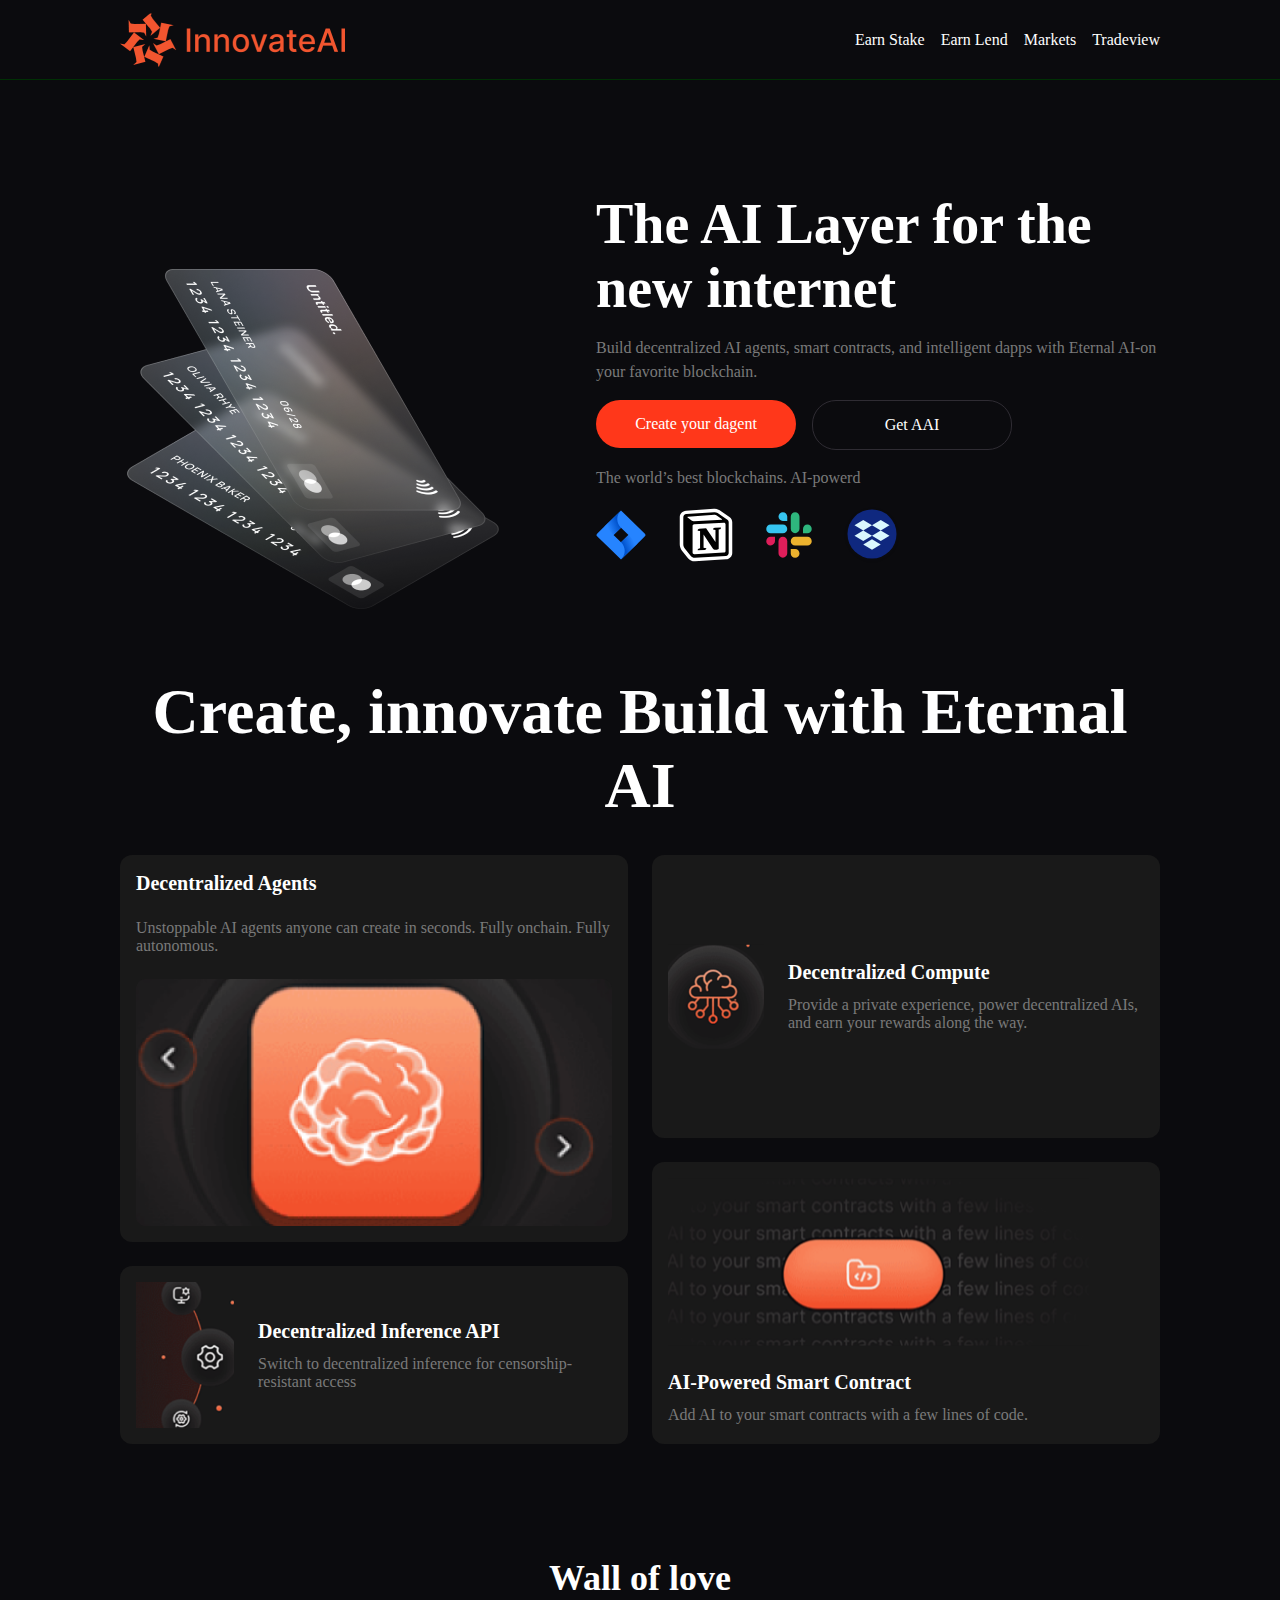
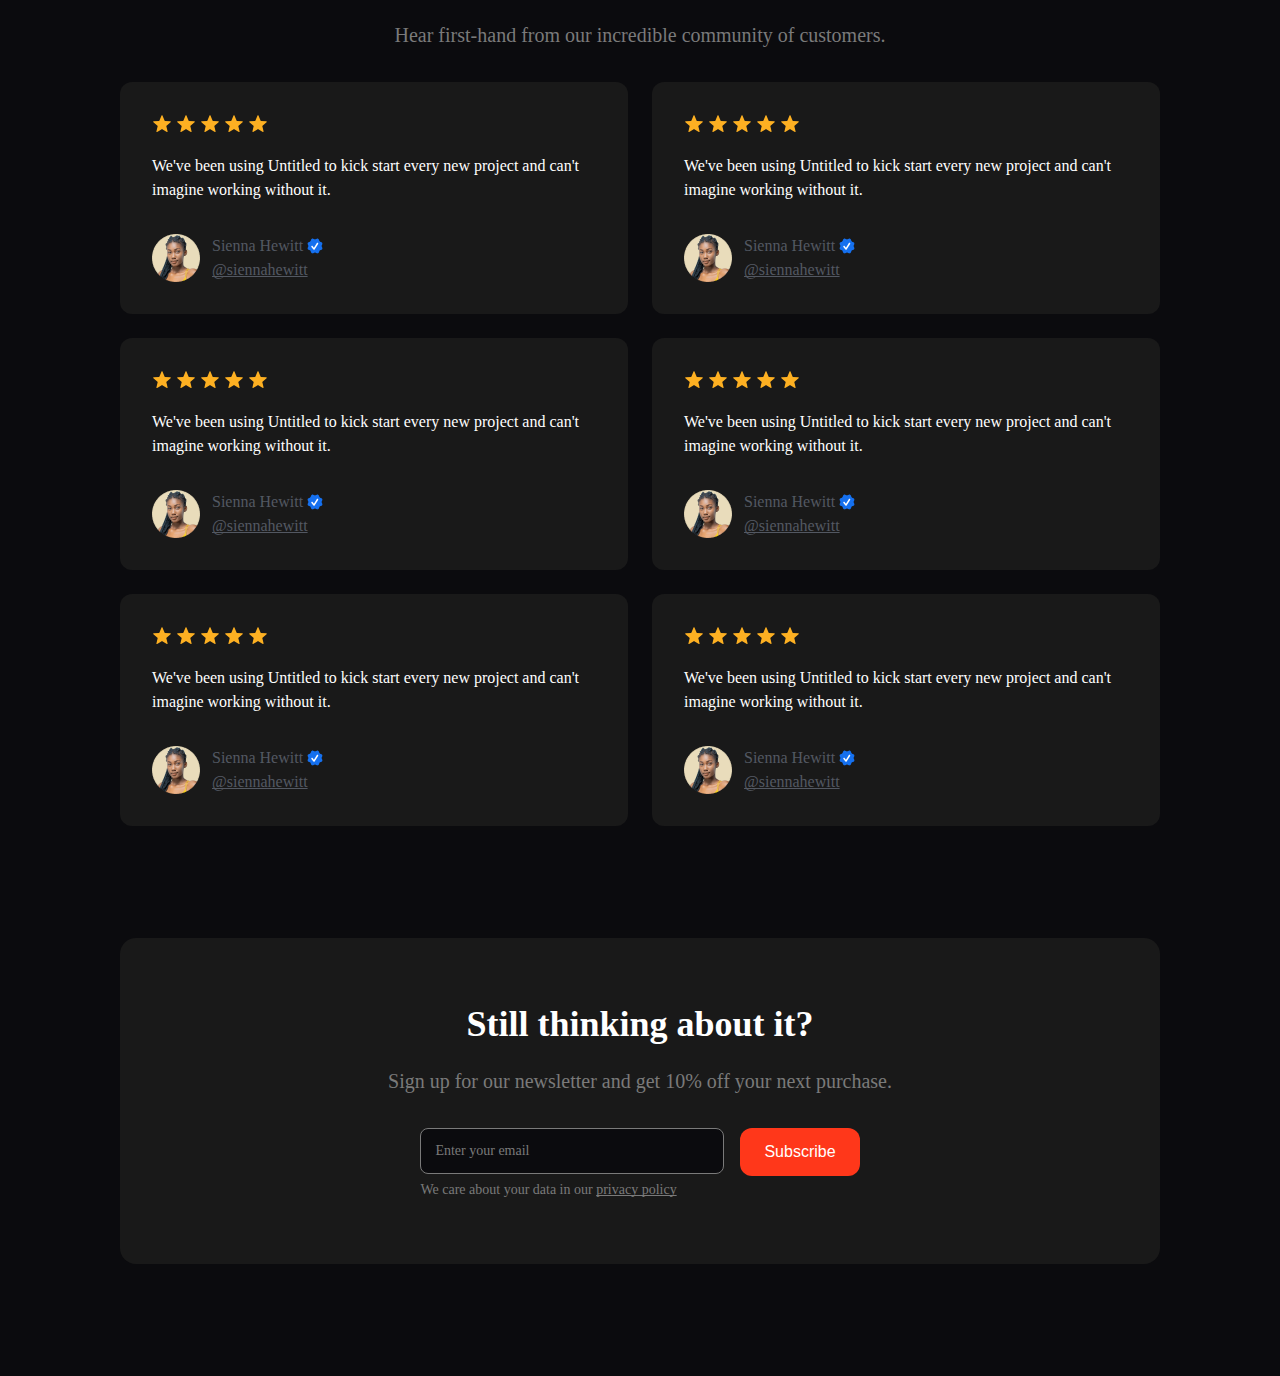
==== index.html @ 53d1dbd1 "Progress" ====
<!DOCTYPE html>
<html lang="en">

<head>
    <meta charset="UTF-8">
    <meta name="viewport" content="width=device-width, initial-scale=1.0">
    <link rel="stylesheet" href="style.css">
    <title>css5-7</title>
</head>

<body>
    <div class="Header">
        <div class="Navigation">
            <img src="Images/logo.png" alt="logo">
            <div class="MenuBar">
                <p>Earn Stake</p>
                <p>Earn Lend</p>
                <p>Markets</p>
                <p>Tradeview</p>
            </div>
        </div>
    </div>
    <div class="Carding">
        <img src="Images/Cards.png" alt="Cards">
        <div class="FirstColumnDiv">
            <h1>The AI Layer for the new internet</h1>
            <p>Build decentralized AI agents, smart contracts, and intelligent dapps with Eternal AI-on your favorite
                blockchain.</p>
            <div class="FButtonsDiiiv">
                <button id="Orange">Create your dagent</button>
                <button id="Black">Get AAI</button>
            </div>
            <p>The world’s best blockchains. AI-powerd</p>
            <div class="gapp">
                <img src="Images/jira.svg" alt="jira">
                <img src="Images/notion.svg" alt="notion">
                <img src="Images/slack.svg" alt="slack">
                <img src="Images/dropbox.svg" alt="dropbox">
            </div>
        </div>
    </div>
    <div class="Conteiner">
        <div class="HeaderTitle">
            <h1>Create, innovate Build with Eternal AI</h1>
        </div>
        <div class="FRowDiv">
            <div class="RowDivFirstColumn">
                <div class="AgentsDiv">
                    <h1>Decentralized Agents</h1>
                    <p>Unstoppable AI agents anyone can create in seconds. Fully onchain. Fully autonomous.</p>
                    <img src="Images/Brain.png" alt="Brain">
                </div>
                <div class="RowesDiv">
                    <img src="Images/Setting.png" alt="Setting">
                    <div class="ApiDiv">
                        <h1>Decentralized Inference API</h1>
                        <p>Switch to decentralized inference for censorship-resistant access</p>
                    </div>
                </div>
            </div>
            <div class="RowDivFirstColumn">
                <div class="RowesDivv">
                    <img src="Images/BrainStorm.png" alt="BrainStorm">
                    <div class="ApiDiv">
                        <h1>Decentralized Compute</h1>
                        <p>Provide a private experience, power decentralized AIs, and earn your rewards along the way.
                        </p>
                    </div>
                </div>
                <div class="ContactColumnDiv">
                    <img src="Images/FolderIMG.png" alt="FolderIMG">
                    <div class="SmartDiv">
                        <h1>AI-Powered Smart Contract</h1>
                        <p>Add AI to your smart contracts with a few lines of code.</p>
                    </div>
                </div>
            </div>
        </div>
    </div>
    <div class="WallOfLoveDiv">
        <div class="HearDiv">
            <h1>Wall of love</h1>
            <p>Hear first-hand from our incredible community of customers.</p>
        </div>
        <div class="AllStars">
            <div class="FlexingDiv">
                <div class="SienaConteiner">
                    <div class="KickDiv">
                        <div class="classGapp">
                            <div>
                                <img src="Images/Star (1).svg" alt="Star">
                                <img src="Images/Star (1).svg" alt="Star">
                                <img src="Images/Star (1).svg" alt="Star">
                                <img src="Images/Star (1).svg" alt="Star">
                                <img src="Images/Star (1).svg" alt="Star">
                            </div>
                            <p>We've been using Untitled to kick start every new project and can't imagine working
                                without it.</p>
                        </div>
                    </div>
                    <div class="AvatarDiv">
                        <img src="Images/Avatar (2).png" alt="Avatar">
                        <div class="AvatarCol">
                            <div class="VerifiedDiv">
                                <span>Sienna Hewitt</span>
                                <img src="Images/Verified tick (1).svg" alt="Verified">
                            </div>
                            <p>@siennahewitt</p>
                        </div>
                    </div>
                </div>
                <div class="SienaConteiner">
                    <div class="KickDiv">
                        <div class="classGapp">
                            <div>
                                <img src="Images/Star (1).svg" alt="Star">
                                <img src="Images/Star (1).svg" alt="Star">
                                <img src="Images/Star (1).svg" alt="Star">
                                <img src="Images/Star (1).svg" alt="Star">
                                <img src="Images/Star (1).svg" alt="Star">
                            </div>
                            <p>We've been using Untitled to kick start every new project and can't imagine working
                                without it.</p>
                        </div>
                    </div>
                    <div class="AvatarDiv">
                        <img src="Images/Avatar (2).png" alt="Avatar">
                        <div class="AvatarCol">
                            <div class="VerifiedDiv">
                                <span>Sienna Hewitt</span>
                                <img src="Images/Verified tick (1).svg" alt="Verified">
                            </div>
                            <p>@siennahewitt</p>
                        </div>
                    </div>
                </div>
            </div>
            <div class="FlexingDiv">
                <div class="SienaConteiner">
                    <div class="KickDiv">
                        <div class="classGapp">
                            <div>
                                <img src="Images/Star (1).svg" alt="Star">
                                <img src="Images/Star (1).svg" alt="Star">
                                <img src="Images/Star (1).svg" alt="Star">
                                <img src="Images/Star (1).svg" alt="Star">
                                <img src="Images/Star (1).svg" alt="Star">
                            </div>
                            <p>We've been using Untitled to kick start every new project and can't imagine working
                                without it.</p>
                        </div>
                    </div>
                    <div class="AvatarDiv">
                        <img src="Images/Avatar (2).png" alt="Avatar">
                        <div class="AvatarCol">
                            <div class="VerifiedDiv">
                                <span>Sienna Hewitt</span>
                                <img src="Images/Verified tick (1).svg" alt="Verified">
                            </div>
                            <p>@siennahewitt</p>
                        </div>
                    </div>
                </div>
                <div class="SienaConteiner">
                    <div class="KickDiv">
                        <div class="classGapp">
                            <div>
                                <img src="Images/Star (1).svg" alt="Star">
                                <img src="Images/Star (1).svg" alt="Star">
                                <img src="Images/Star (1).svg" alt="Star">
                                <img src="Images/Star (1).svg" alt="Star">
                                <img src="Images/Star (1).svg" alt="Star">
                            </div>
                            <p>We've been using Untitled to kick start every new project and can't imagine working
                                without it.</p>
                        </div>
                    </div>
                    <div class="AvatarDiv">
                        <img src="Images/Avatar (2).png" alt="Avatar">
                        <div class="AvatarCol">
                            <div class="VerifiedDiv">
                                <span>Sienna Hewitt</span>
                                <img src="Images/Verified tick (1).svg" alt="Verified">
                            </div>
                            <p>@siennahewitt</p>
                        </div>
                    </div>
                </div>
            </div>
            <div class="FlexingDiv">
                <div class="SienaConteiner">
                    <div class="KickDiv">
                        <div class="classGapp">
                            <div>
                                <img src="Images/Star (1).svg" alt="Star">
                                <img src="Images/Star (1).svg" alt="Star">
                                <img src="Images/Star (1).svg" alt="Star">
                                <img src="Images/Star (1).svg" alt="Star">
                                <img src="Images/Star (1).svg" alt="Star">
                            </div>
                            <p>We've been using Untitled to kick start every new project and can't imagine working
                                without it.</p>
                        </div>
                    </div>
                    <div class="AvatarDiv">
                        <img src="Images/Avatar (2).png" alt="Avatar">
                        <div class="AvatarCol">
                            <div class="VerifiedDiv">
                                <span>Sienna Hewitt</span>
                                <img src="Images/Verified tick (1).svg" alt="Verified">
                            </div>
                            <p>@siennahewitt</p>
                        </div>
                    </div>
                </div>
                <div class="SienaConteiner">
                    <div class="KickDiv">
                        <div class="classGapp">
                            <div>
                                <img src="Images/Star (1).svg" alt="Star">
                                <img src="Images/Star (1).svg" alt="Star">
                                <img src="Images/Star (1).svg" alt="Star">
                                <img src="Images/Star (1).svg" alt="Star">
                                <img src="Images/Star (1).svg" alt="Star">
                            </div>
                            <p>We've been using Untitled to kick start every new project and can't imagine working
                                without it.</p>
                        </div>
                    </div>
                    <div class="AvatarDiv">
                        <img src="Images/Avatar (2).png" alt="Avatar">
                        <div class="AvatarCol">
                            <div class="VerifiedDiv">
                                <span>Sienna Hewitt</span>
                                <img src="Images/Verified tick (1).svg" alt="Verified">
                            </div>
                            <p>@siennahewitt</p>
                        </div>
                    </div>
                </div>
            </div>
        </div>
    </div>
    <div class="Thinkingdiv">
        <div class="StillTitleDIv">
            <h1>Still thinking about it?</h1>
            <p>Sign up for our newsletter and get 10% off your next purchase.</p>
        </div>
        <div class="EmailFlex">
            <div class="Wrapper">
                <div class="TextEmail">
                   <p>Enter your email</p>
                </div>
                <p>We care about your data in our <span>privacy policy</span.</p>
            </div>
            <div class="SubscribeDiv">
                <button>Subscribe</button>
            </div>
        </div>
    </div>
</div>
</body>

</html>
---- style.css ----
* {
    margin: 0;
    padding: 0;
    box-sizing: border-box;
}

body {
    background: #0B0B0E;
}

.Header {
    display: flex;
    width: 100%;
    height: 80px;
    padding: 14px 200px;
    justify-content: center;
    align-items: center;
    flex-shrink: 0;
    border-bottom: 1px solid #003004;
    background: #0B0B0E;
    margin-bottom: 112px;
}

.Navigation {
    display: flex;
    width: 1040px;
    height: 52px;
    justify-content: space-between;
    align-items: center;
    flex-shrink: 0;
}

.MenuBar {
    display: flex;
    justify-content: center;
    align-items: center;
    gap: 16px;
}

.MenuBar p {
    color: #FFF;
    font-family: Inter;
    font-size: 16px;
    font-style: normal;
    font-weight: 500;
    line-height: 24px;
}


.Carding {
    display: flex;
    width: 1040px;
    justify-content: space-between;
    align-items: center;
    margin: 0 auto;
}

.FirstColumnDiv {
    display: flex;
    width: 564px;
    flex-direction: column;
    align-items: flex-start;
    gap: 16px;
    flex-shrink: 0;
    margin-bottom: 112px;
}

.FButtonsDiiiv {
    display: flex;
    align-items: flex-start;
    gap: 16px;
}

#Orange {
    display: flex;
    width: 200px;
    padding: 12px 24px;
    justify-content: center;
    align-items: center;
    gap: 10px;
    border-radius: 24px;
    background: #FF371A;
    color: #FFF;
    font-family: Inter;
    font-size: 16px;
    font-style: normal;
    font-weight: 500;
    line-height: 24px;
    border: none;
}

#Black {
    display: flex;
    width: 200px;
    padding: 12px 24px;
    justify-content: center;
    align-items: center;
    gap: 10px;
    border-radius: 24px;
    border: 1px solid #2F2C33;
    background: #0B0B0E;
    color: #FFF;
    font-family: Inter;
    font-size: 16px;
    font-style: normal;
    font-weight: 500;
    line-height: 24px;
}

.FirstColumnDiv h1 {
    color: #FFF;
    font-family: Inter;
    font-size: 56px;
    font-style: normal;
    font-weight: 600;
    line-height: normal;
}

.FirstColumnDiv p {
    color: #7A7A7A;
    font-family: Inter;
    font-size: 16px;
    font-style: normal;
    font-weight: 500;
    line-height: 24px;
}

.gapp {
    display: flex;
    align-items: center;
    gap: 32px;
}

.Conteiner {
    display: flex;
    width: 1040px;
    flex-direction: column;
    align-items: center;
    gap: 32px;
    margin: 0 auto;
    margin-bottom: 112px;

}

.HeaderTitle h1 {
    color: #FFF;
    text-align: center;
    font-family: Inter;
    font-size: 64px;
    font-style: normal;
    font-weight: 600;
    line-height: normal;
}

.FRowDiv {
    display: flex;
    align-items: flex-start;
    gap: 24px;
    align-self: stretch;
}

.RowDivFirstColumn {
    display: flex;
    flex-direction: column;
    align-items: flex-start;
    gap: 24px;
    width: 508px;
    flex: 1 0 0;
    align-self: stretch;


}

.AgentsDiv {
    display: flex;
    padding: 16px;
    flex-direction: column;
    align-items: flex-start;
    gap: 24px;
    align-self: stretch;
    border-radius: 12px;
    background: #191919;
}

.AgentsDiv h1 {
    color: #FFF;
    font-family: Inter;
    font-size: 20px;
    font-style: normal;
    font-weight: 600;
    line-height: 24px;
}

.AgentsDiv p {
    color: #797979;
    font-family: Inter;
    font-size: 16px;
    font-style: normal;
    font-weight: 400;
    line-height: 18px;
}

.RowesDiv {
    display: flex;
    height: 178px;
    padding: 16px;
    align-items: center;
    gap: 24px;
    align-self: stretch;
    border-radius: 12px;
    background: #191919;
}

.ApiDiv {
    display: flex;
    flex-direction: column;
    align-items: flex-start;
    gap: 12px;
}

.ApiDiv h1 {
    color: #FFF;
    font-family: Inter;
    font-size: 20px;
    font-style: normal;
    font-weight: 600;
    line-height: 24px;
}

.ApiDiv {
    color: #797979;
    font-family: Inter;
    font-size: 16px;
    font-style: normal;
    font-weight: 400;
    line-height: 18px;
}

.RowesDivv {
    display: flex;
    padding: 16px;
    align-items: center;
    gap: 24px;
    flex: 1 0 0;
    align-self: stretch;
    border-radius: 12px;
    background: #191919;
}

.ContactColumnDiv {
    display: flex;
    padding: 16px;
    flex-direction: column;
    align-items: flex-start;
    gap: 24px;
    flex: 1 0 0;
    align-self: stretch;
    border-radius: 12px;
    background: #191919;
}

.SmartDiv {
    display: flex;
    flex-direction: column;
    align-items: flex-start;
    gap: 12px;
    align-self: stretch;
}

.SmartDiv h1 {
    color: #FFF;
    font-family: Inter;
    font-size: 20px;
    font-style: normal;
    font-weight: 600;
    line-height: 24px;
}

.SmartDiv p {
    color: #797979;
    font-family: Inter;
    font-size: 16px;
    font-style: normal;
    font-weight: 400;
    line-height: 18px;
}

.WallOfLoveDiv {
    display: flex;
    width: 1040px;
    flex-direction: column;
    align-items: center;
    gap: 32px;
    margin: 0 auto;
    margin-bottom: 112px;
}

.HearDiv {
    display: flex;
    flex-direction: column;
    align-items: center;
    gap: 20px;
    align-self: stretch;
}

.HearDiv h1 {
    color: #FFF;
    text-align: center;
    font-family: Inter;
    font-size: 36px;
    font-style: normal;
    font-weight: 600;
    line-height: 44px;
}

.HearDiv p {
    color: #7A7A7A;
    text-align: center;
    font-family: Inter;
    font-size: 20px;
    font-style: normal;
    font-weight: 400;
    line-height: 30px;
}

.AllStars {
    display: flex;
    flex-direction: column;
    align-items: flex-start;
    gap: 24px;
    align-self: stretch;
}

.FlexingDiv {
    display: flex;
    align-items: center;
    gap: 24px;
    align-self: stretch;
}

.SienaConteiner {
    display: flex;
    width: 508px;
    min-width: 360px;
    padding: 32px;
    flex-direction: column;
    align-items: flex-start;
    gap: 32px;
    border-radius: 12px;
    background: #191919;
}

.classGapp {
    display: flex;
    flex-direction: column;
    align-items: flex-start;
    gap: 16px;
    align-self: stretch;
}

.classGapp p {
    color: #FFF;
    font-family: Inter;
    font-size: 16px;
    font-style: normal;
    font-weight: 500;
    line-height: 24px;
}

.AvatarDiv {
    display: flex;
    align-items: center;
    gap: 12px;
    align-self: stretch;
}

.AvatarCol {
    display: flex;
    flex-direction: column;
    align-items: flex-start;
    flex: 1 0 0;
}

.VerifiedDiv {
    display: flex;
    justify-content: center;
    align-items: center;
    gap: 4px;
}

.AvatarCol span {
    color: #535862;
    font-family: Inter;
    font-size: 16px;
    font-style: normal;
    font-weight: 500;
    line-height: 24px;
}

.AvatarCol p {
    color: #535862;
    font-family: Inter;
    font-size: 16px;
    font-style: normal;
    font-weight: 400;
    line-height: 24px;
    text-decoration-line: underline;
    text-decoration-style: solid;
    text-decoration-skip-ink: none;
    text-decoration-thickness: auto;
    text-underline-offset: auto;
    text-underline-position: from-font;
}

.Thinkingdiv {
    display: flex;
    width: 1040px;
    padding: 64px;
    flex-direction: column;
    align-items: center;
    gap: 32px;
    border-radius: 16px;
    background: #191919;
    margin: 0 auto;
    margin-bottom: 112px;
}

.StillTitleDIv {
    display: flex;
    flex-direction: column;
    align-items: center;
    gap: 20px;
    align-self: stretch;
}

.StillTitleDIv h1 {
    color: #FFF;
    text-align: center;
    font-family: Inter;
    font-size: 36px;
    font-style: normal;
    font-weight: 600;
    line-height: 44px;
}

.StillTitleDIv p {
    color: #7A7A7A;
    text-align: center;
    font-family: Inter;
    font-size: 20px;
    font-style: normal;
    font-weight: 400;
    line-height: 30px;
}

.EmailFlex {
    display: flex;
    align-items: flex-start;
    gap: 16px;
    align-self: stretch;
    margin: 0 auto;
}

.Wrapper {
    display: flex;
    flex-direction: column;
    align-items: flex-start;
    gap: 6px;
    flex: 1 0 0;
}

.TextEmail {
    display: flex;
    padding: 12px 14px;
    align-items: center;
    gap: 8px;
    align-self: stretch;
    border-radius: 8px;
    border: 1px solid #7A7A7A;
    background: #0B0B0E;
    flex: 1 0 0;
    width: 304px;
}

.TextEmail p {
    color: #717680;
    text-overflow: ellipsis;
    font-family: Inter;
    font-size: 16px;
    font-style: normal;
    font-weight: 400;
    line-height: 24px;
}

.Wrapper p {
    color: #7A7A7A;
    font-size: 14px;
    font-style: normal;
    font-weight: 400;
    line-height: 20px;
}

.Wrapper span {
    color: #7A7A7A;
    font-size: 14px;
    font-style: normal;
    font-weight: 400;
    line-height: 20px;
    text-decoration-line: underline;
    text-decoration-style: solid;
    text-decoration-skip-ink: none;
    text-decoration-thickness: auto;
    text-underline-offset: auto;
}

.SubscribeDiv button {
    display: flex;
    padding: 12px 24px;
    justify-content: center;
    align-items: center;
    gap: 10px;
    border-radius: 12px;
    background: #FF371A;
    color: #fff;
    font-size: 16px;
    font-style: normal;
    font-weight: 500;
    line-height: 24px;
    border: none;
    
}
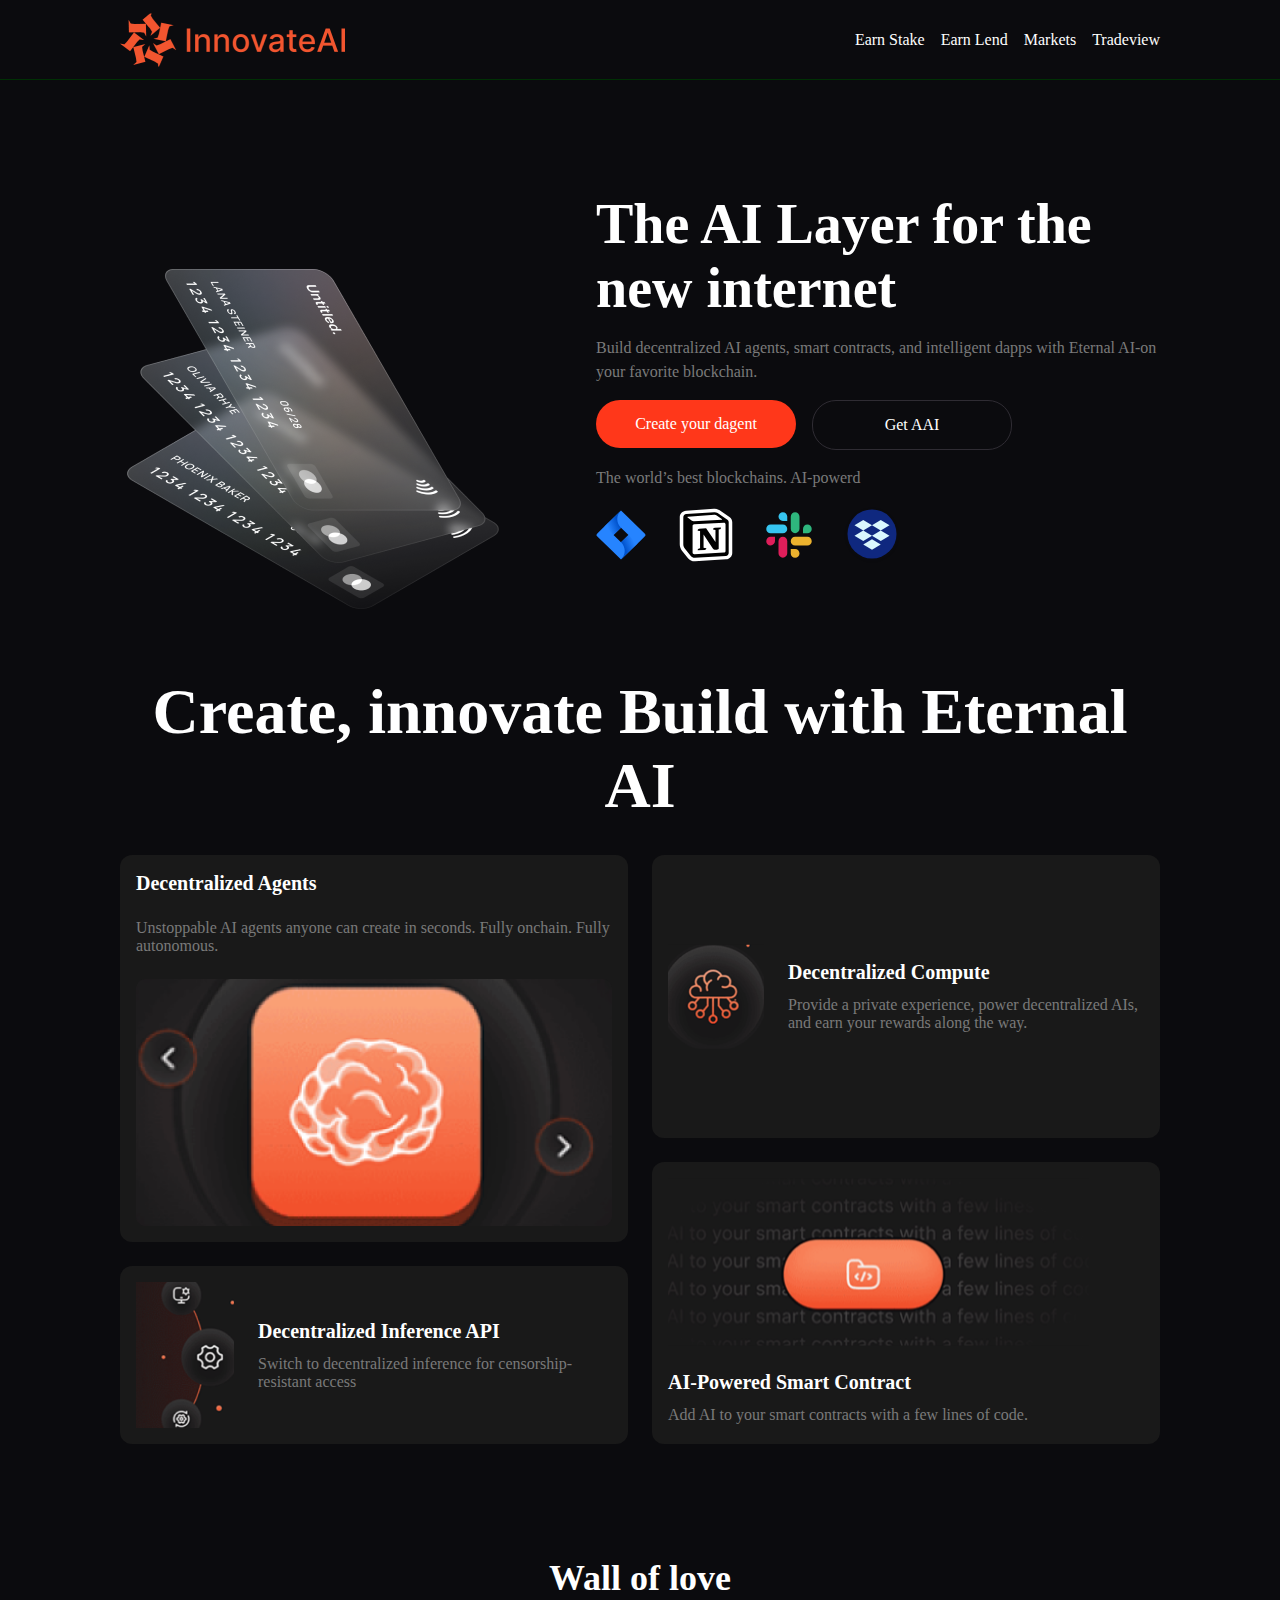
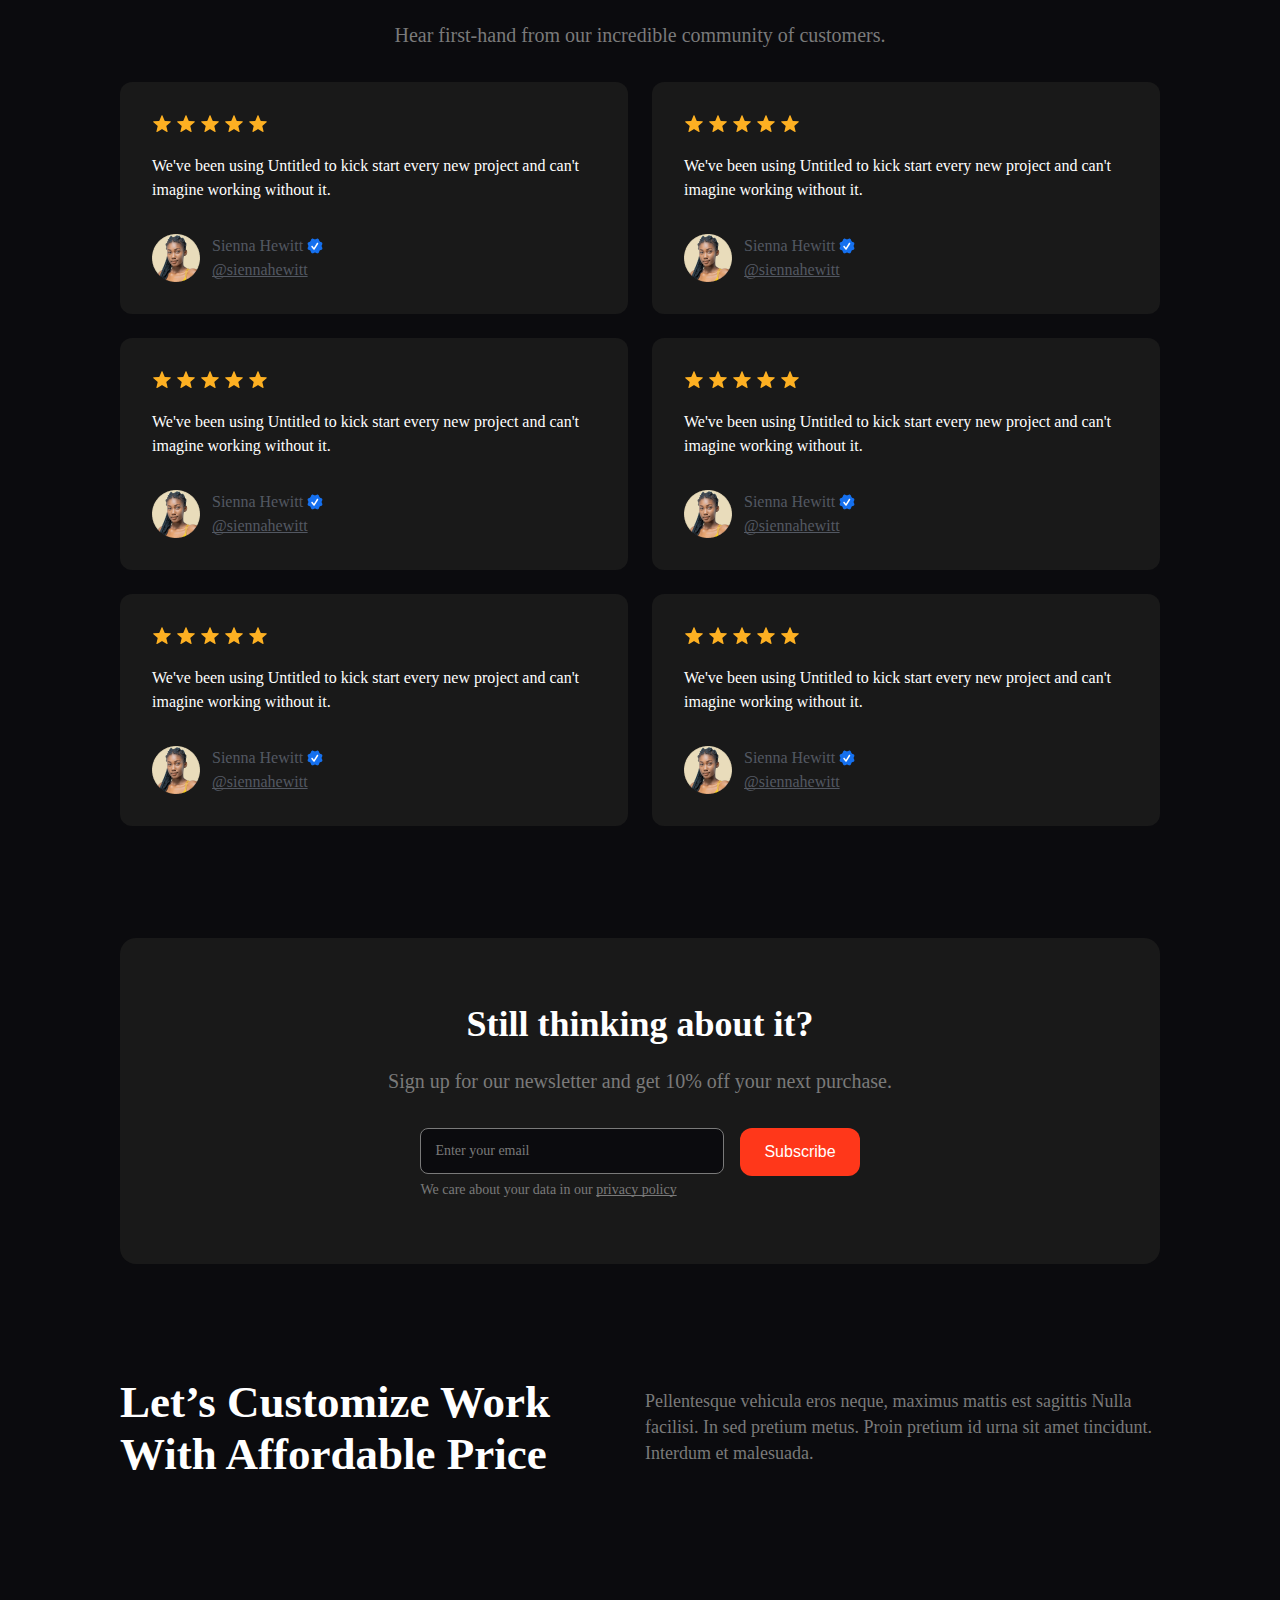
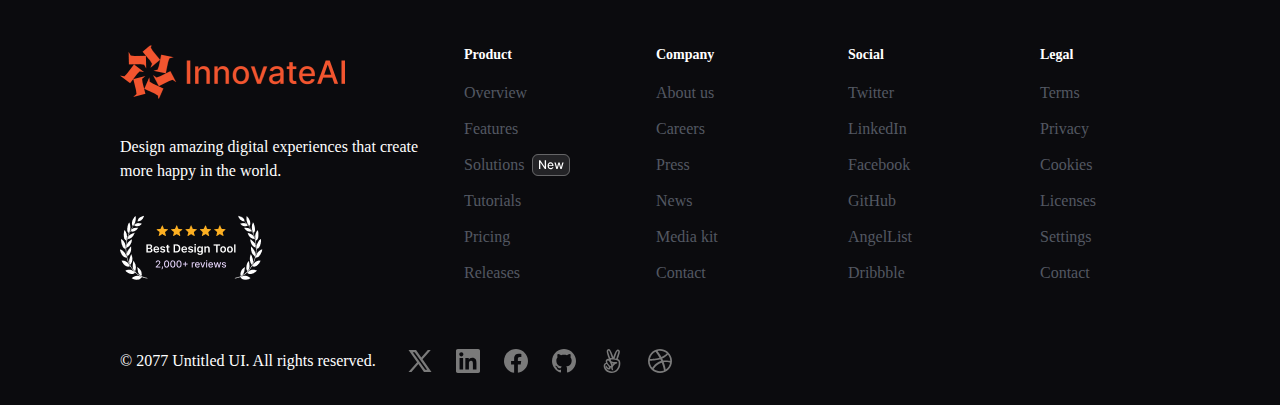
==== commit 05d59569: "Progress" ====
--- a/index.html
+++ b/index.html
@@ -249,16 +249,104 @@
         <div class="EmailFlex">
             <div class="Wrapper">
                 <div class="TextEmail">
-                   <p>Enter your email</p>
-                </div>
-                <p>We care about your data in our <span>privacy policy</span.</p>
+                    <p>Enter your email</p>
+                </div>
+                <p>We care about your data in our <span>privacy policy</span.< /p>
             </div>
             <div class="SubscribeDiv">
                 <button>Subscribe</button>
             </div>
         </div>
     </div>
-</div>
+    <div class="CostumizeDiv">
+        <div class="WorkRowDiv">
+            <div>
+                <h1>Let’s Customize Work
+                    With Affordable Price</h1>
+            </div>
+            <div>
+                <p>Pellentesque vehicula eros neque, maximus mattis est sagittis Nulla facilisi. In sed pretium metus.
+                    Proin pretium id urna sit amet tincidunt. Interdum et malesuada.</p>
+            </div>
+        </div>
+        <div class="BuyNowRowDiv">
+            <div></div>
+        </div>
+    </div>
+    <div class="AlmostFooterDiv">
+        <div class="LogoColumnDiv">
+            <div>
+                <img src="Images/logo.png" alt="logo">
+            </div>
+            <p>Design amazing digital experiences that create more happy in the world.</p>
+            <div>
+                <img src="Images/Ratings badge.png" alt="Ratings">
+            </div>
+        </div>
+        <div class="MainFooterRowDiv">
+            <div class="ProductColDiv">
+                <h2>Product</h2>
+                <div class="OverviewDiv">
+                    <p>Overview</p>
+                    <p>Features</p>
+                    <div class="BadgeRow">
+                        <p>Solutions</p>
+                        <img src="Images/Badge.svg" alt="Badge">
+                    </div>
+                    <p>Tutorials</p>
+                    <p>Pricing</p>
+                    <p>Releases</p>
+                </div>
+            </div>
+            <div class="ProductColDiv">
+                <h2>Company</h2>
+                <div class="OverviewDiv">
+                    <p>About us</p>
+                    <p>Careers</p>
+                    <p>Press</p>
+                    <p>News</p>
+                    <p>Media kit</p>
+                    <p>Contact</p>
+                </div>
+            </div>
+            <div class="ProductColDiv">
+                <h2>Social</h2>
+                <div class="OverviewDiv">
+                    <p>Twitter</p>
+                    <p>LinkedIn</p>
+                    <p>Facebook</p>
+                    <p>GitHub</p>
+                    <p>AngelList</p>
+                    <p>Dribbble</p>
+                </div>
+            </div>
+            <div class="ProductColDiv">
+                <h2>Legal</h2>
+                <div class="OverviewDiv">
+                    <p>Terms</p>
+                    <p>Privacy</p>
+                    <p>Cookies</p>
+                    <p>Licenses</p>
+                    <p>Settings</p>
+                    <p>Contact</p>
+                </div>
+            </div>
+        </div>
+    </div>
+    <div class="LastFooter">
+        <p>© 2077 Untitled UI. All rights reserved.</p>
+        <div class="Images">
+            <img src="Images/X.svg" alt="X">
+            <img src="Images/iinn.svg" alt="inn">
+            <img src="Images/FB.svg" alt="FB">
+            <img src="Images/GitHub.svg" alt="GitHub">
+            <img src="Images/Fingers.svg" alt="Fingers">
+            <img src="Images/Ballss.svg" alt="Ballss">
+
+        </div>
+
+    </div>
+    </div>
 </body>
 
 </html>--- a/style.css
+++ b/style.css
@@ -527,5 +527,152 @@
     font-weight: 500;
     line-height: 24px;
     border: none;
-    
+
+}
+
+.CostumizeDiv {
+    display: flex;
+    width: 1040px;
+    flex-direction: column;
+    align-items: center;
+    gap: 40px;
+    margin: 0 auto;
+    margin-bottom: 125px;
+}
+
+.WorkRowDiv {
+    display: flex;
+    align-items: center;
+    gap: 40px;
+    align-self: stretch;
+}
+
+.WorkRowDiv h1 {
+    color: #FFF;
+    font-family: Inter;
+    font-size: 45px;
+    font-style: normal;
+    font-weight: 800;
+    line-height: normal;
+    width: 485px;
+}
+
+.WorkRowDiv p {
+    color: #7A7A7A;
+    font-family: Inter;
+    font-size: 18px;
+    font-style: normal;
+    font-weight: 400;
+    line-height: 144.523%;
+}
+
+.BuyNowRowDiv {
+    display: flex;
+    align-items: flex-start;
+    gap: 24px;
+    align-self: stretch;
+}
+
+.AlmostFooterDiv {
+    display: flex;
+    align-items: flex-start;
+    gap: 24px;
+    align-self: stretch;
+    width: 1040px;
+    margin: 0 auto;
+    margin-bottom: 64px;
+}
+
+.LogoColumnDiv {
+    display: flex;
+    width: 320px;
+    flex-direction: column;
+    align-items: flex-start;
+    gap: 32px;
+}
+
+.LogoColumnDiv p {
+    color: #FFF;
+    font-family: Inter;
+    font-size: 16px;
+    font-style: normal;
+    font-weight: 400;
+    line-height: 24px;
+    width: 320px;
+}
+
+.MainFooterRowDiv {
+    display: flex;
+    min-width: 800px;
+    align-items: flex-start;
+    gap: 16px;
+    flex: 1 0 0;
+}
+
+.ProductColDiv {
+    display: flex;
+    width: 176px;
+    min-width: 96px;
+    flex-direction: column;
+    align-items: flex-start;
+    gap: 16px;
+}
+
+.OverviewDiv {
+    display: flex;
+    flex-direction: column;
+    align-items: flex-start;
+    gap: 12px;
+    align-self: stretch;
+}
+
+.ProductColDiv h2 {
+    color: #FFF;
+    font-family: Inter;
+    font-size: 14px;
+    font-style: normal;
+    font-weight: 600;
+    line-height: 20px;
+}
+
+.OverviewDiv p {
+    color: #535862;
+    font-family: Inter;
+    font-size: 16px;
+    font-style: normal;
+    font-weight: 500;
+    line-height: 24px;
+}
+
+.BadgeRow {
+    display: flex;
+    gap: 8px;
+    align-items: center;
+}
+
+
+
+.LastFooter {
+    display: flex;
+    padding-bottom: 32px;
+    align-items: center;
+    gap: 32px;
+    align-self: stretch;
+    width: 1040px;
+    margin: 0 auto;
+}
+
+.LastFooter p {
+    color: #FFF;
+    font-family: Inter;
+    font-size: 16px;
+    font-style: normal;
+    font-weight: 400;
+    line-height: 24px;
+}
+
+.Images {
+    display: flex;
+    align-items: center;
+    gap: 24px;
 }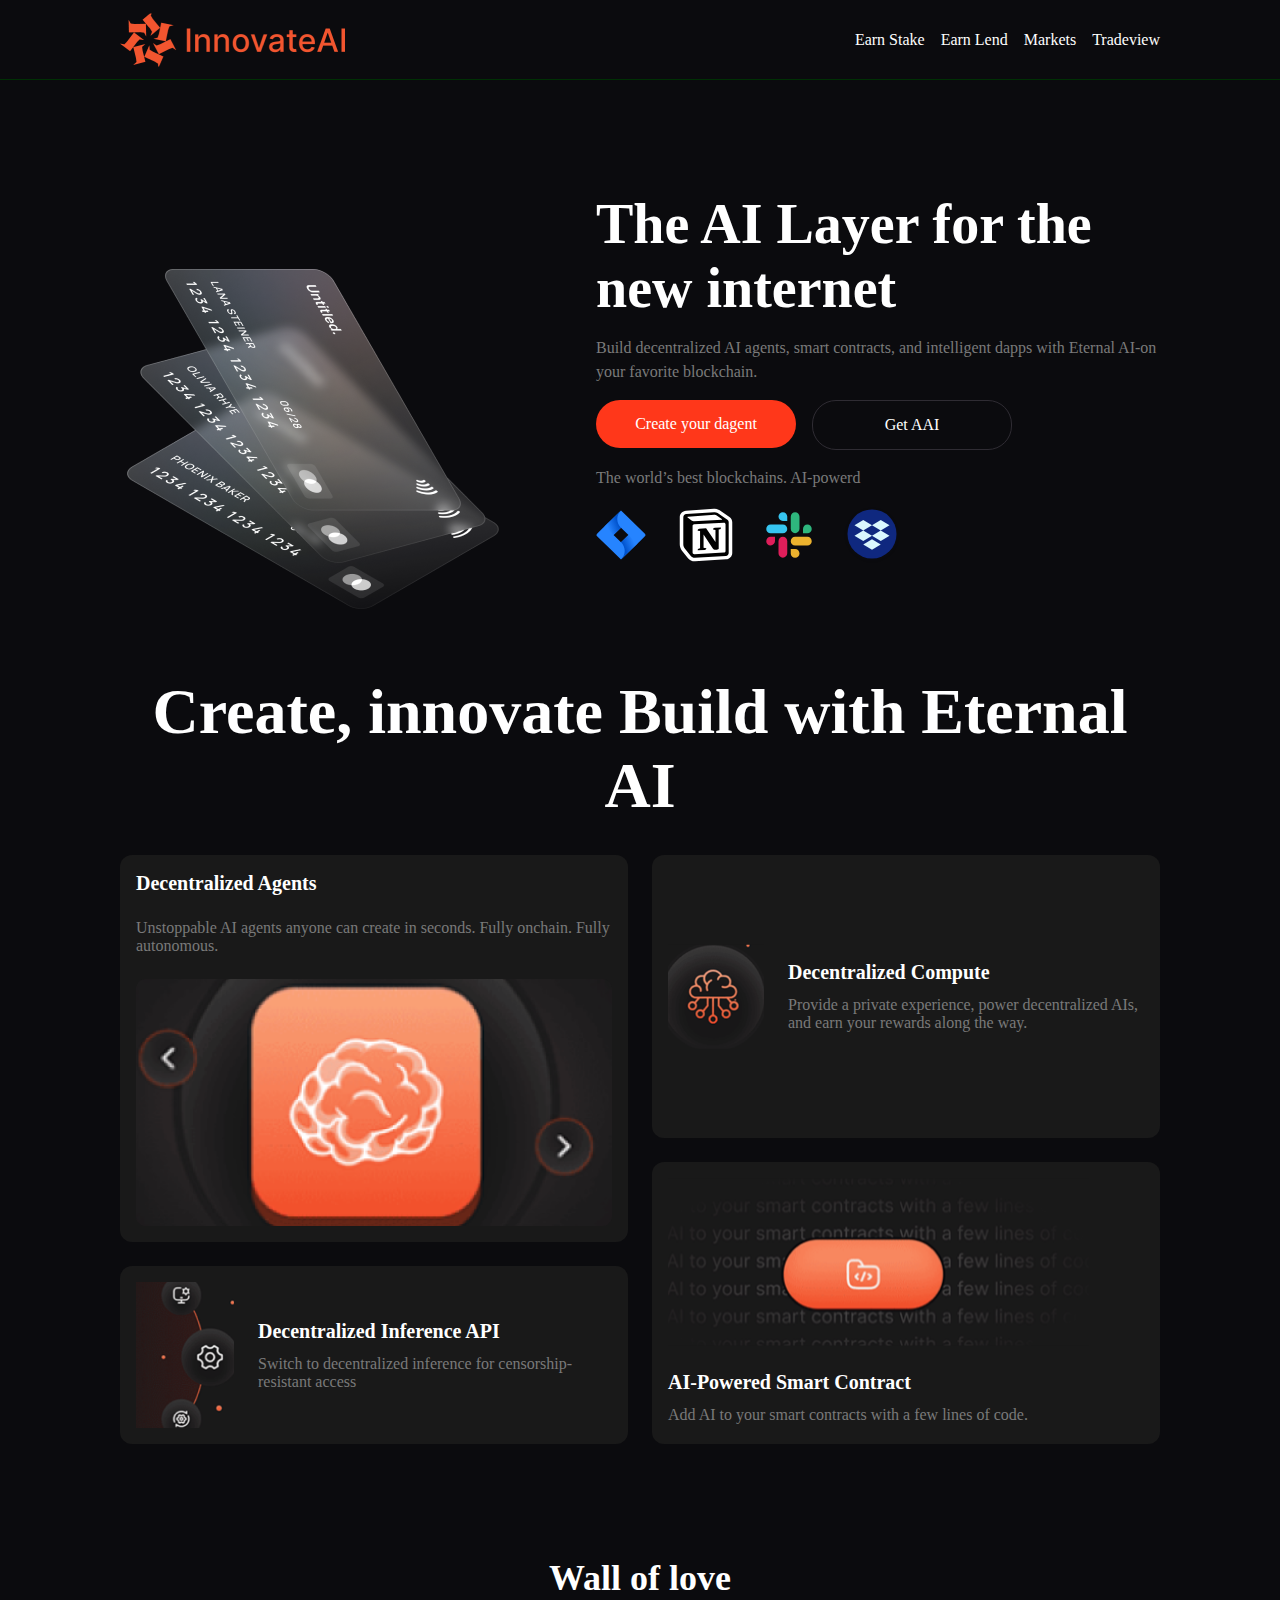
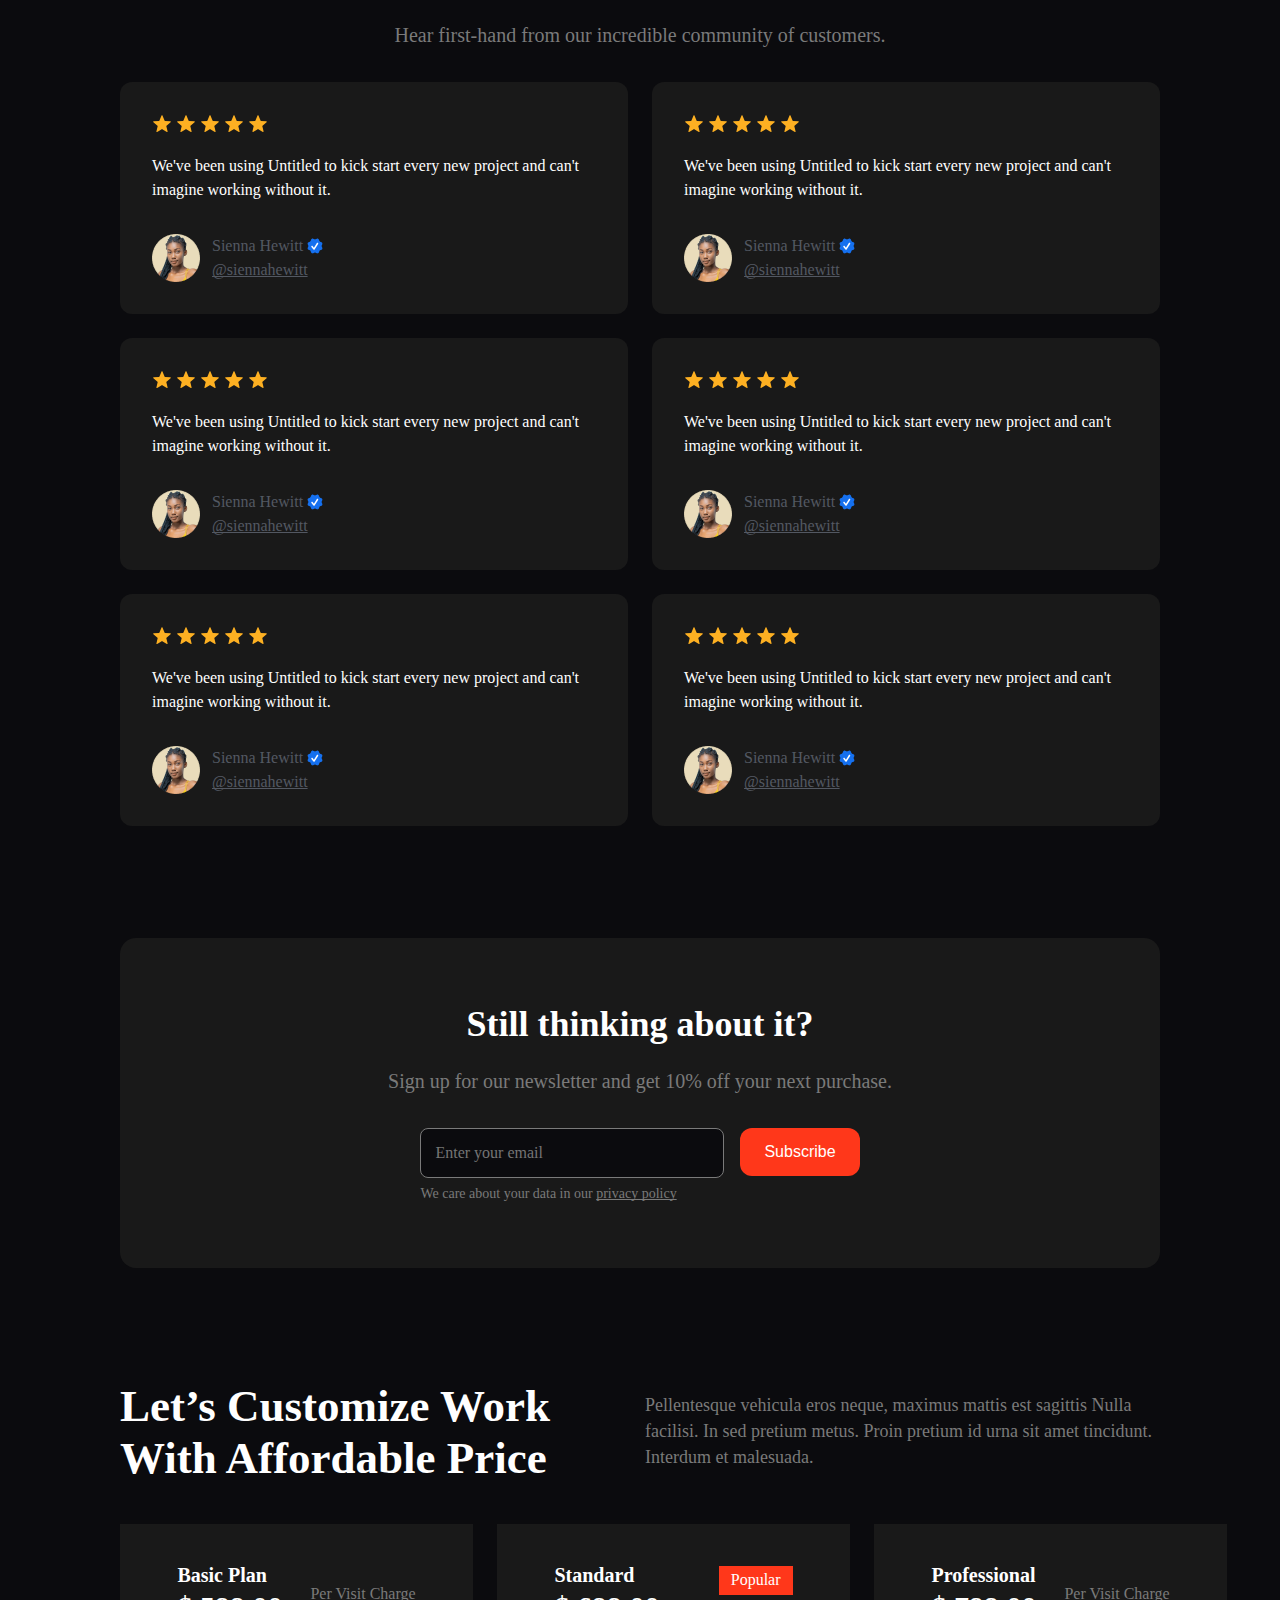
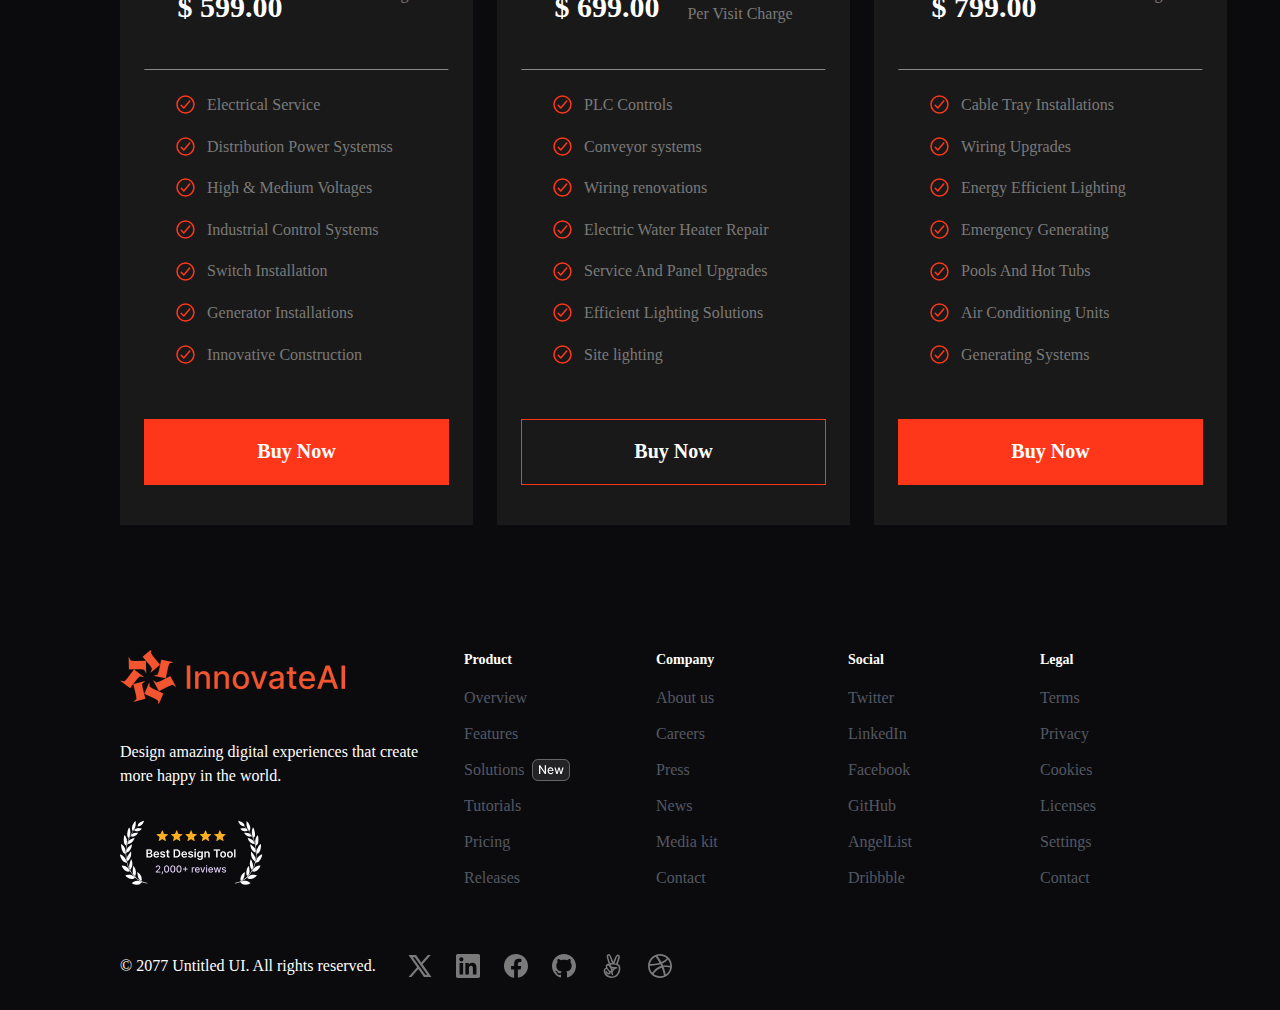
==== commit b16a7952: "Final" ====
--- a/index.html
+++ b/index.html
@@ -249,9 +249,11 @@
         <div class="EmailFlex">
             <div class="Wrapper">
                 <div class="TextEmail">
-                    <p>Enter your email</p>
-                </div>
-                <p>We care about your data in our <span>privacy policy</span.< /p>
+                    <form>
+                        <input type="email" placeholder="Enter your email">
+                    </form>
+                </div>
+                <p>We care about your data in our <span>privacy policy</span></p>
             </div>
             <div class="SubscribeDiv">
                 <button>Subscribe</button>
@@ -270,7 +272,209 @@
             </div>
         </div>
         <div class="BuyNowRowDiv">
-            <div></div>
+            <div class="FirstBuy">
+                <div class="FtitleDiv">
+                    <div class="RowFDiv">
+                        <div class="ColumnFDiv">
+                            <span>Basic Plan</span>
+                            <p>$ 599.00</p>
+                        </div>
+                        <div class="VisitCenterDiv">
+                            <p>Per Visit Charge</p>
+                        </div>
+                    </div>
+                    <div>
+                        <img src="Images/Line.png" alt="line">
+                    </div>
+                </div>
+                <div class="Mainnnn">
+                    <div class="MainFDivo">
+                        <div class="OwnDiv">
+                            <div class="OwnRowDiv">
+                                <img src="Images/Icon.svg" alt="icon">
+                                <p>Electrical Service</p>
+                            </div>
+                        </div>
+                        <div class="OwnDiv">
+                            <div class="OwnRowDiv">
+                                <img src="Images/Icon.svg" alt="icon">
+                                <p>Distribution Power Systemss</p>
+                            </div>
+                        </div>
+                        <div class="OwnDiv">
+                            <div class="OwnRowDiv">
+                                <img src="Images/Icon.svg" alt="icon">
+                                <p>High & Medium Voltages</p>
+                            </div>
+                        </div>
+                        <div class="OwnDiv">
+                            <div class="OwnRowDiv">
+                                <img src="Images/Icon.svg" alt="icon">
+                                <p>Industrial Control Systems</p>
+                            </div>
+                        </div>
+                        <div class="OwnDiv">
+                            <div class="OwnRowDiv">
+                                <img src="Images/Icon.svg" alt="icon">
+                                <p>Switch Installation</p>
+                            </div>
+                        </div>
+                        <div class="OwnDiv">
+                            <div class="OwnRowDiv">
+                                <img src="Images/Icon.svg" alt="icon">
+                                <p>Generator Installations</p>
+                            </div>
+                        </div>
+                        <div class="OwnDiv">
+                            <div class="OwnRowDiv">
+                                <img src="Images/Icon.svg" alt="icon">
+                                <p>Innovative Construction</p>
+                            </div>
+                        </div>
+                    </div>
+                    <div class="BuyNowDiiiv">
+                        <button>Buy Now</button>
+                    </div>
+                </div>
+            </div>
+
+
+
+
+            <div class="FirstBuy">
+                <div class="FtitleDiv">
+                    <div class="RowFDiv">
+                        <div class="ColumnFDiv">
+                            <span>Standard</span>
+                            <p>$ 699.00</p>
+                        </div>
+                        <div class="popularDiv">
+                            <span>Popular</span>
+                            <p>Per Visit Charge</p>
+                        </div>
+                    </div>
+                    <div>
+                        <img src="Images/Line.png" alt="line">
+                    </div>
+                </div>
+                <div class="Mainnnn">
+                    <div class="MainFDivo">
+                        <div class="OwnDiv">
+                            <div class="OwnRowDiv">
+                                <img src="Images/Icon.svg" alt="icon">
+                                <p>PLC Controls</p>
+                            </div>
+                        </div>
+                        <div class="OwnDiv">
+                            <div class="OwnRowDiv">
+                                <img src="Images/Icon.svg" alt="icon">
+                                <p>Conveyor systems</p>
+                            </div>
+                        </div>
+                        <div class="OwnDiv">
+                            <div class="OwnRowDiv">
+                                <img src="Images/Icon.svg" alt="icon">
+                                <p>Wiring renovations</p>
+                            </div>
+                        </div>
+                        <div class="OwnDiv">
+                            <div class="OwnRowDiv">
+                                <img src="Images/Icon.svg" alt="icon">
+                                <p>Electric Water Heater Repair</p>
+                            </div>
+                        </div>
+                        <div class="OwnDiv">
+                            <div class="OwnRowDiv">
+                                <img src="Images/Icon.svg" alt="icon">
+                                <p>Service And Panel Upgrades</p>
+                            </div>
+                        </div>
+                        <div class="OwnDiv">
+                            <div class="OwnRowDiv">
+                                <img src="Images/Icon.svg" alt="icon">
+                                <p>Efficient Lighting Solutions</p>
+                            </div>
+                        </div>
+                        <div class="OwnDiv">
+                            <div class="OwnRowDiv">
+                                <img src="Images/Icon.svg" alt="icon">
+                                <p>Site lighting</p>
+                            </div>
+                        </div>
+                    </div>
+                    <div class="BuyNowBlackDIv">
+                        <button>Buy Now</button>
+                    </div>
+                </div>
+            </div>
+
+
+
+            <div class="FirstBuy">
+                <div class="FtitleDiv">
+                    <div class="RowFDiv">
+                        <div class="ColumnFDiv">
+                            <span>Professional</span>
+                            <p>$ 799.00</p>
+                        </div>
+                        <div class="VisitCenterDiv">
+                            <p>Per Visit Charge</p>
+                        </div>
+                    </div>
+                    <div>
+                        <img src="Images/Line.png" alt="line">
+                    </div>
+                </div>
+                <div class="Mainnnn">
+                    <div class="MainFDivo">
+                        <div class="OwnDiv">
+                            <div class="OwnRowDiv">
+                                <img src="Images/Icon.svg" alt="icon">
+                                <p>Cable Tray Installations</p>
+                            </div>
+                        </div>
+                        <div class="OwnDiv">
+                            <div class="OwnRowDiv">
+                                <img src="Images/Icon.svg" alt="icon">
+                                <p>Wiring Upgrades</p>
+                            </div>
+                        </div>
+                        <div class="OwnDiv">
+                            <div class="OwnRowDiv">
+                                <img src="Images/Icon.svg" alt="icon">
+                                <p>Energy Efficient Lighting</p>
+                            </div>
+                        </div>
+                        <div class="OwnDiv">
+                            <div class="OwnRowDiv">
+                                <img src="Images/Icon.svg" alt="icon">
+                                <p>Emergency Generating</p>
+                            </div>
+                        </div>
+                        <div class="OwnDiv">
+                            <div class="OwnRowDiv">
+                                <img src="Images/Icon.svg" alt="icon">
+                                <p>Pools And Hot Tubs</p>
+                            </div>
+                        </div>
+                        <div class="OwnDiv">
+                            <div class="OwnRowDiv">
+                                <img src="Images/Icon.svg" alt="icon">
+                                <p>Air Conditioning Units</p>
+                            </div>
+                        </div>
+                        <div class="OwnDiv">
+                            <div class="OwnRowDiv">
+                                <img src="Images/Icon.svg" alt="icon">
+                                <p>Generating Systems</p>
+                            </div>
+                        </div>
+                    </div>
+                    <div class="BuyNowDiiiv">
+                        <button>Buy Now</button>
+                    </div>
+                </div>
+            </div>
         </div>
     </div>
     <div class="AlmostFooterDiv">
--- a/style.css
+++ b/style.css
@@ -482,7 +482,7 @@
     width: 304px;
 }
 
-.TextEmail p {
+.TextEmail input {
     color: #717680;
     text-overflow: ellipsis;
     font-family: Inter;
@@ -490,6 +490,8 @@
     font-style: normal;
     font-weight: 400;
     line-height: 24px;
+    background: #0B0B0E;
+    border: none;
 }
 
 .Wrapper p {
@@ -675,4 +677,167 @@
     display: flex;
     align-items: center;
     gap: 24px;
-}+}
+
+.FirstBuy {
+    display: flex;
+    padding: 40px 24px;
+    justify-content: center;
+    align-items: flex-start;
+    gap: 10px;
+    background: #191919;
+    flex-direction: column;
+}
+
+.FtitleDiv {
+    display: flex;
+    flex-direction: column;
+    align-items: center;
+    gap: 32px;
+    align-self: stretch;
+}
+
+.RowFDiv {
+    display: flex;
+    align-items: center;
+    gap: 8px;
+}
+
+.ColumnFDiv {
+    display: flex;
+    width: 125px;
+    flex-direction: column;
+    align-items: flex-start;
+    gap: 3px;
+}
+
+.ColumnFDiv span {
+    color: #FFF;
+    font-size: 20px;
+    font-style: normal;
+    font-weight: 700;
+    line-height: normal;
+}
+
+.ColumnFDiv p {
+    color: #FFF;
+    font-size: 30px;
+    font-style: normal;
+    font-weight: 800;
+    line-height: normal;
+}
+
+.VisitCenterDiv p {
+    color: #7A7A7A;
+    font-size: 16px;
+    font-style: normal;
+    font-weight: 400;
+    line-height: normal;
+}
+
+.MainFDivo {
+    display: flex;
+    flex-direction: column;
+    align-self: stretch;
+    align-items: flex-start;
+}
+
+.OwnDiv {
+    display: flex;
+    flex-direction: column;
+    gap: 16px;
+    margin-left: 32px;
+}
+
+.OwnRowDiv {
+    display: flex;
+    align-items: center;
+    gap: 12px;
+}
+
+.OwnRowDiv p {
+    color: #7A7A7A;
+    font-family: Inter;
+    font-size: 16px;
+    font-style: normal;
+    font-weight: 400;
+    line-height: 260%;
+}
+
+.BuyNowDiiiv {
+    display: flex;
+    padding: 20px 108px 21px 108px;
+    justify-content: center;
+    align-items: center;
+    gap: 10px;
+    align-self: stretch;
+    border: 1.5px solid #FF371A;
+    background: #FF371A;
+}
+
+.BuyNowDiiiv button {
+    color: #FFF;
+    font-family: Inter;
+    font-size: 20px;
+    font-style: normal;
+    font-weight: 600;
+    line-height: normal;
+    background: #FF371A;
+    border: none;
+}
+
+.Mainnnn {
+    display: flex;
+    flex-direction: column;
+    align-items: flex-start;
+    gap: 44px;
+    align-self: stretch;
+}
+
+.popularDiv {
+    display: flex;
+    flex-direction: column;
+    align-items: flex-end;
+    gap: 10px;
+}
+
+.popularDiv span {
+    display: flex;
+    padding: 5px 12px 6px 12px;
+    justify-content: center;
+    align-items: center;
+    gap: 10px;
+    background: #FF371A;
+    color: #FFF;
+}
+
+.popularDiv p {
+    color: #7A7A7A;
+    font-family: Inter;
+    font-size: 16px;
+    font-style: normal;
+    font-weight: 400;
+    line-height: normal;
+}
+
+.BuyNowBlackDIv {
+    display: flex;
+    padding: 20px 108px 21px 108px;
+    justify-content: center;
+    align-items: center;
+    gap: 10px;
+    align-self: stretch;
+    border: 1.5px solid #FF371A;
+}
+
+.BuyNowBlackDIv button {
+    color: #FFF;
+    font-family: Inter;
+    font-size: 20px;
+    font-style: normal;
+    font-weight: 600;
+    line-height: normal;
+    background: #191919;
+    border: none;
+
+}
